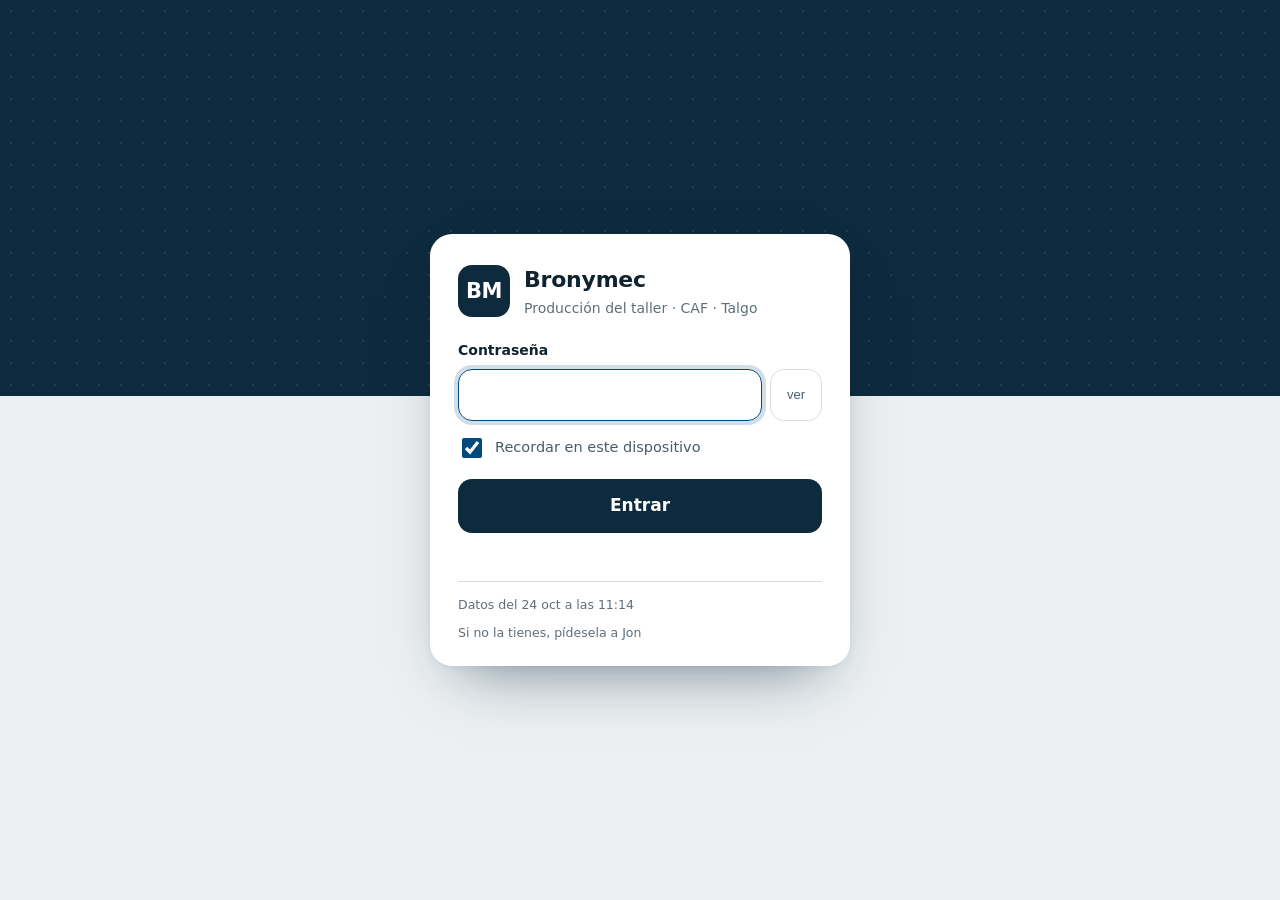
==== index.html @ 19418240 "Datos del taller 24/10/2026 13:15" ====
<!doctype html>
<html lang="es"><head><meta charset="utf-8">
<meta http-equiv="Content-Security-Policy" content="default-src 'none'; script-src 'sha256-/zILtNGgPdAi24I7v/GzBVR21flBf/lFL1OrI87gpIs=' 'sha256-B3k8ERbvMYZJ+320GcavTInAHZAbACVQfUheTPtneDI=' 'sha256-USQF1hVPHCuZI1xt04WMq9M3JCc3jwPJCRjy0s97SQw='; style-src 'self' 'unsafe-inline'; font-src 'self'; img-src 'self' data: blob:; connect-src 'self' https://api.github.com; frame-src 'self'; manifest-src 'self'; worker-src 'self'; base-uri 'none'; form-action 'none'; object-src 'none'">
<meta name="viewport" content="width=device-width,initial-scale=1,viewport-fit=cover">
<meta name="robots" content="noindex,nofollow">
<meta name="theme-color" content="#0E2A3D">
<link rel="manifest" href="manifest.webmanifest">
<link rel="icon" href="icon-192.png"><link rel="apple-touch-icon" href="apple-touch-icon.png">
<meta name="mobile-web-app-capable" content="yes"><meta name="apple-mobile-web-app-capable" content="yes">
<meta name="apple-mobile-web-app-title" content="Bronymec">
<title>Bronymec</title>
<style>
:root{--bg:#ECF0F2;--card:#fff;--ink:#0F2230;--ink2:#4A5C69;--ink3:#5F6E79;--line:#D5DDE2;--brand:#014A7D;--brand2:#3C6E8D;--bad:#B4232C;color-scheme:light}
@media (prefers-color-scheme:dark){:root{--bg:#0A1117;--card:#121C24;--ink:#E7EEF3;--ink2:#A9B8C3;--ink3:#8597A4;--line:#26343F;--brand:#71B4E2;--brand2:#8AB2C9;--bad:#F06A72;color-scheme:dark}}
*{box-sizing:border-box}html,body{margin:0;height:100%}
body{font:16px/1.45 system-ui,-apple-system,"Segoe UI",Roboto,sans-serif;background:var(--bg);color:var(--ink);display:grid;place-items:center;padding:24px 16px}
.hero{position:fixed;inset:0 0 auto 0;height:44vh;background:#0E2A3D;background-image:radial-gradient(rgba(255,255,255,.09) 1px,transparent 1.2px);background-size:22px 22px;z-index:-1}
.card{width:min(420px,100%);background:var(--card);border-radius:22px;box-shadow:0 30px 60px -30px rgba(0,30,50,.55),0 2px 8px rgba(0,0,0,.06);padding:30px 28px 24px}
.top{display:flex;gap:14px;align-items:center;margin-bottom:22px}
.mk{width:52px;height:52px;border-radius:14px;background:#0E2A3D;color:#fff;font-weight:800;font-size:21px;display:grid;place-items:center;letter-spacing:-.02em;flex:none}
h1{margin:0;font-size:22px;letter-spacing:-.01em}
.sub{margin:2px 0 0;color:var(--ink3);font-size:14px}
label{display:block;font-weight:600;font-size:14px;margin:0 0 8px}
.f{display:flex;gap:8px}
input[type=password],input[type=text]{flex:1;min-width:0;height:52px;border-radius:14px;border:1.5px solid var(--line);background:transparent;color:var(--ink);font:inherit;font-size:17px;padding:0 14px;outline:none}
input:focus{border-color:var(--brand);box-shadow:0 0 0 4px color-mix(in srgb,var(--brand) 18%,transparent)}
.eye{width:52px;border-radius:14px;border:1.5px solid var(--line);background:transparent;color:var(--ink2);font-size:13px;cursor:pointer}
.rem{display:flex;gap:10px;align-items:center;margin:14px 0 18px;color:var(--ink2);font-size:14.5px;font-weight:500}
.rem input{width:20px;height:20px;accent-color:#014A7D}
.go{width:100%;height:54px;border:0;border-radius:14px;background:#0E2A3D;color:#fff;font:inherit;font-weight:700;font-size:17px;cursor:pointer}
.go:disabled{opacity:.6;cursor:wait}
.err{color:var(--bad);font-size:14px;min-height:20px;margin:10px 0 0}
.foot{margin-top:18px;padding-top:14px;border-top:1px solid var(--line);color:var(--ink3);font-size:12.5px;display:flex;justify-content:space-between;gap:10px;flex-wrap:wrap}
.inst{display:none;margin-top:14px;width:100%;height:46px;border-radius:14px;border:1.5px solid var(--brand);background:transparent;color:var(--brand);font:inherit;font-weight:700;cursor:pointer}
.load{display:none;text-align:center;color:#fff}
.load .sp{width:46px;height:46px;border-radius:50%;border:4px solid rgba(255,255,255,.25);border-top-color:#fff;margin:0 auto 16px;animation:r 1s linear infinite}
@keyframes r{to{transform:rotate(360deg)}}
body.cargando .card{display:none}body.cargando .load{display:block}body.cargando .hero{height:100vh}
</style></head>
<body>
<div class="hero"></div>
<div class="load"><div class="sp"></div><div id="lmsg">Abriendo…</div></div>
<form class="card" id="f" autocomplete="on">
  <div class="top"><div class="mk">BM</div><div><h1>Bronymec</h1><p class="sub">Producción del taller · CAF · Talgo</p></div></div>
  <input type="text" name="username" value="taller" autocomplete="username" hidden>
  <label for="pw">Contraseña</label>
  <div class="f"><input id="pw" type="password" autocomplete="current-password" required autofocus><button class="eye" type="button" id="eye" aria-label="Ver contraseña">ver</button></div>
  <label class="rem"><input type="checkbox" id="rem" checked> Recordar en este dispositivo</label>
  <button class="go" id="go">Entrar</button>
  <p class="err" id="err" role="alert"></p>
  <button class="inst" type="button" id="inst">Instalar como app</button>
  <div class="foot"><span id="ver">Datos: comprobando…</span><span>Si no la tienes, pídesela a Jon</span></div>
</form>
<script>
(async function(){
  const $ = id => document.getElementById(id);
  const u8 = b => Uint8Array.from(atob(b), c => c.charCodeAt(0));
  const b64 = a => btoa(String.fromCharCode.apply(null, new Uint8Array(a)));
  const ls = { get(k){ try { return localStorage.getItem(k); } catch(_) { return null; } }, set(k,v){ try { localStorage.setItem(k,v); } catch(_){} }, del(k){ try { localStorage.removeItem(k); } catch(_){} } };
  if ('serviceWorker' in navigator) navigator.serviceWorker.register('sw.js').catch(() => {});
  if (/[?&]salir\b/.test(location.search)){ ['tl.k','tl.salt','taller.sync.cfg','taller.sync.mt','taller.plan.v1'].forEach(k => ls.del(k)); try { sessionStorage.clear(); } catch(_){} history.replaceState(null, '', location.pathname); }
  let pedido = null;
  addEventListener('beforeinstallprompt', e => { e.preventDefault(); pedido = e; window.__bip = e; $('inst').style.display = 'block'; });
  $('inst').onclick = () => { if (pedido){ pedido.prompt(); pedido = null; $('inst').style.display = 'none'; } };
  $('eye').onclick = () => { const p = $('pw'); p.type = p.type === 'password' ? 'text' : 'password'; $('eye').textContent = p.type === 'password' ? 'ver' : 'ocultar'; };

  let D;
  try { const r = await fetch('data.enc', {cache: 'no-cache'}); D = await r.json(); }
  catch(e){ $('err').textContent = 'No se ha podido descargar la app. Revisa la conexión y vuelve a intentarlo.'; return; }
  const t = new Date(D.ts);
  $('ver').textContent = 'Datos del ' + t.toLocaleDateString('es-ES', {day:'numeric', month:'short'}) + ' a las ' + t.toLocaleTimeString('es-ES', {hour:'2-digit', minute:'2-digit'});

  async function abrir(key){
    const raw = await crypto.subtle.decrypt({name: 'AES-GCM', iv: u8(D.iv)}, key, u8(D.ct));
    document.body.classList.add('cargando');
    const txt = await new Response(new Blob([raw]).stream().pipeThrough(new DecompressionStream('gzip'))).text();
    document.open(); document.write(txt); document.close();
  }
  const guardada = ls.get('tl.k');
  if (guardada && ls.get('tl.salt') === D.salt){
    document.body.classList.add('cargando');
    try { try { sessionStorage.setItem('tl.ks', guardada); } catch(_){} const k = await crypto.subtle.importKey('raw', u8(guardada), 'AES-GCM', false, ['decrypt']); await abrir(k); return; }
    catch(e){ ls.del('tl.k'); document.body.classList.remove('cargando'); $('err').textContent = 'La contraseña ha cambiado: vuelve a escribirla.'; }
  }
  $('f').onsubmit = async ev => {
    ev.preventDefault(); $('err').textContent = ''; $('go').disabled = true; $('go').textContent = 'Comprobando…';
    try {
      const base = await crypto.subtle.importKey('raw', new TextEncoder().encode($('pw').value), 'PBKDF2', false, ['deriveBits']);
      const bits = await crypto.subtle.deriveBits({name: 'PBKDF2', hash: 'SHA-256', salt: u8(D.salt), iterations: D.iter}, base, 256);
      const k = await crypto.subtle.importKey('raw', bits, 'AES-GCM', false, ['decrypt']);
      await crypto.subtle.decrypt({name: 'AES-GCM', iv: u8(D.iv)}, k, u8(D.ct));
      if ($('rem').checked){ ls.set('tl.k', b64(bits)); ls.set('tl.salt', D.salt); }
      try { sessionStorage.setItem('tl.ks', b64(bits)); } catch(_){}
      await abrir(k);
    } catch(e){
      $('go').disabled = false; $('go').textContent = 'Entrar';
      $('err').textContent = 'Contraseña incorrecta.'; $('pw').select();
    }
  };
})();
</script>
</body></html>
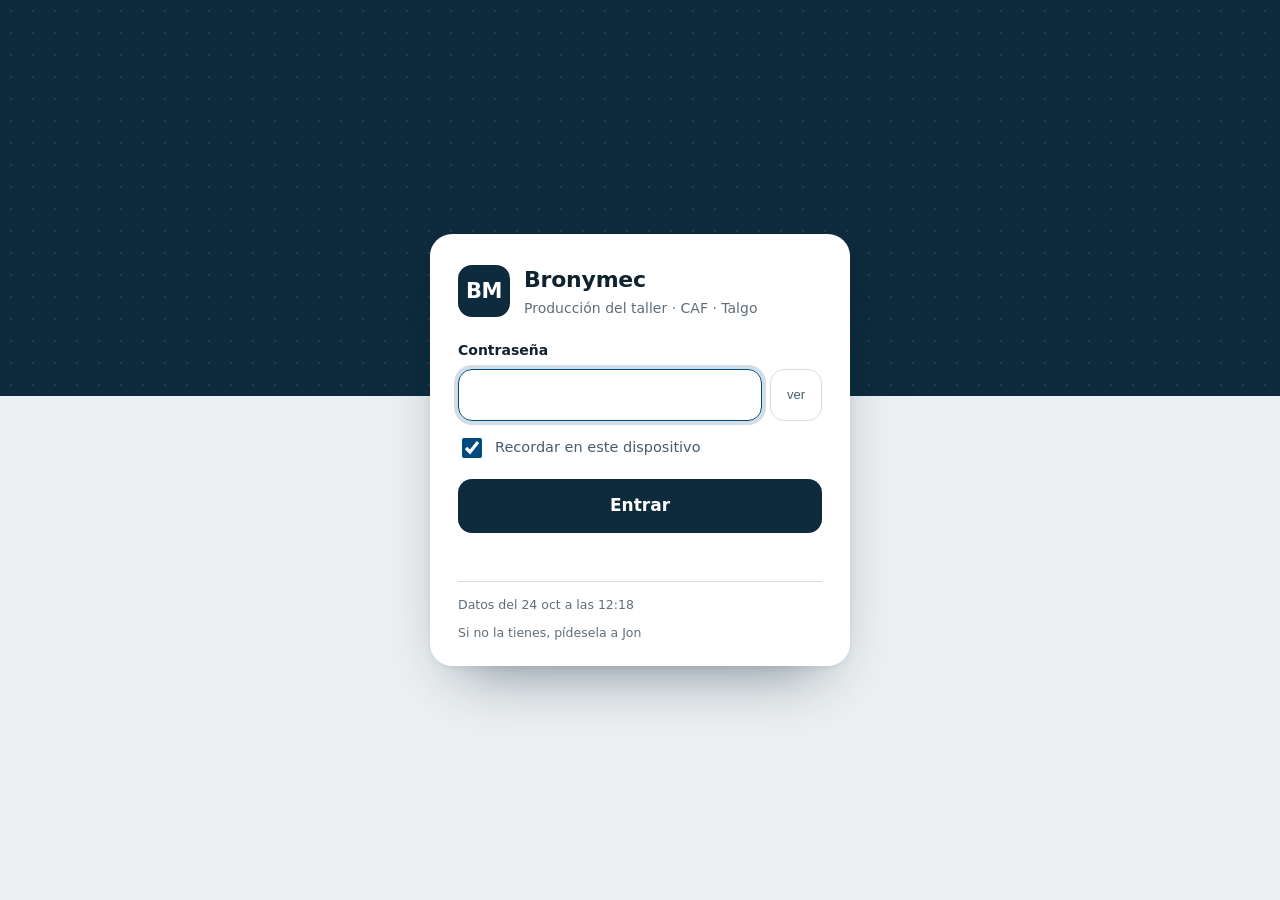
==== commit d8312f16: "Datos del taller 24/10/2026 14:18" ====
--- a/index.html
+++ b/index.html
@@ -1,6 +1,6 @@
 <!doctype html>
 <html lang="es"><head><meta charset="utf-8">
-<meta http-equiv="Content-Security-Policy" content="default-src 'none'; script-src 'sha256-/zILtNGgPdAi24I7v/GzBVR21flBf/lFL1OrI87gpIs=' 'sha256-B3k8ERbvMYZJ+320GcavTInAHZAbACVQfUheTPtneDI=' 'sha256-USQF1hVPHCuZI1xt04WMq9M3JCc3jwPJCRjy0s97SQw='; style-src 'self' 'unsafe-inline'; font-src 'self'; img-src 'self' data: blob:; connect-src 'self' https://api.github.com; frame-src 'self'; manifest-src 'self'; worker-src 'self'; base-uri 'none'; form-action 'none'; object-src 'none'">
+<meta http-equiv="Content-Security-Policy" content="default-src 'none'; script-src 'sha256-/zILtNGgPdAi24I7v/GzBVR21flBf/lFL1OrI87gpIs=' 'sha256-B3k8ERbvMYZJ+320GcavTInAHZAbACVQfUheTPtneDI=' 'sha256-v5omaWov0Pq6VqKvUoKq9f322m3ZnRXiadpNcw0JnWc='; style-src 'self' 'unsafe-inline'; font-src 'self'; img-src 'self' data: blob:; connect-src 'self' https://api.github.com; frame-src 'self'; manifest-src 'self'; worker-src 'self'; base-uri 'none'; form-action 'none'; object-src 'none'">
 <meta name="viewport" content="width=device-width,initial-scale=1,viewport-fit=cover">
 <meta name="robots" content="noindex,nofollow">
 <meta name="theme-color" content="#0E2A3D">
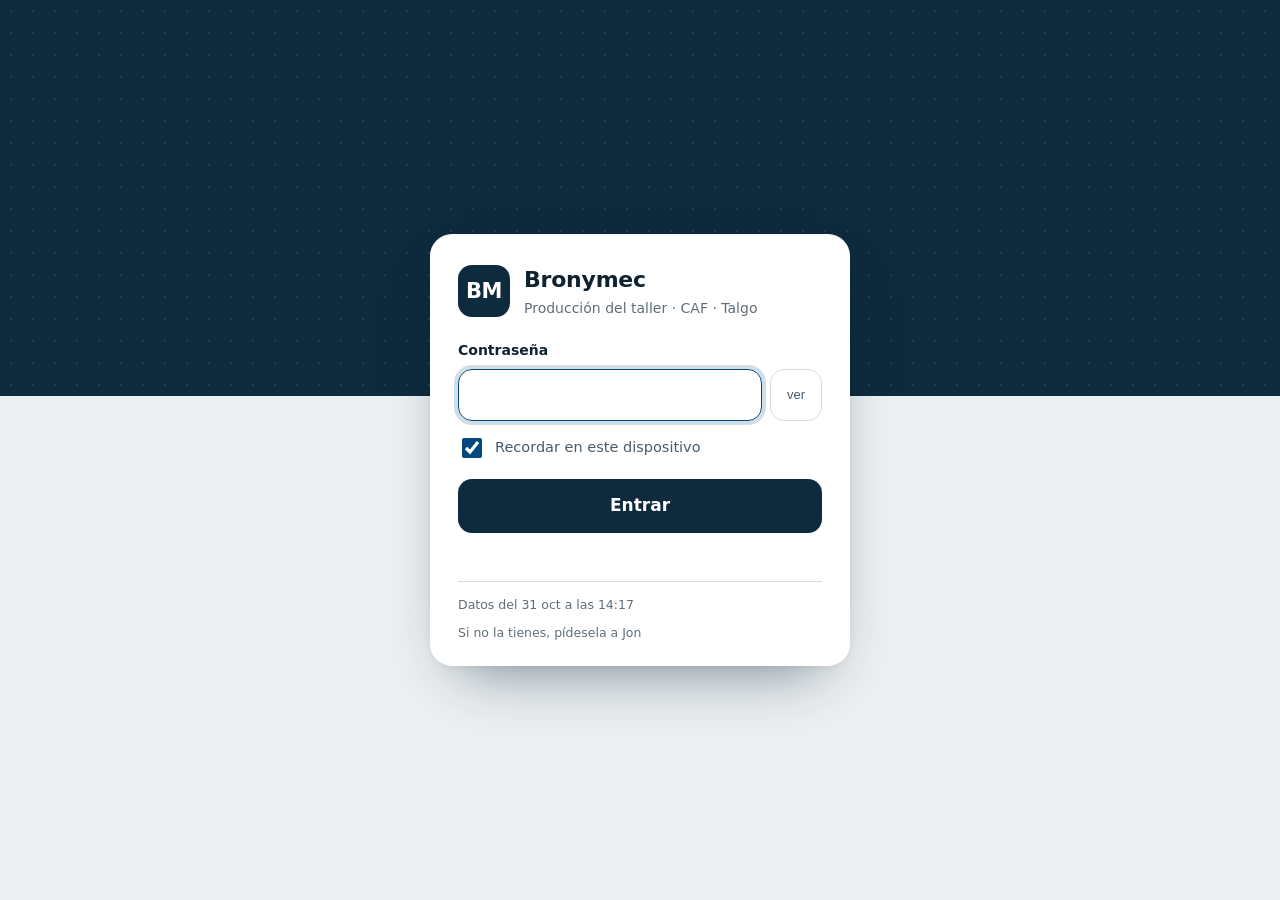
==== commit 22a3f66a: "Web del taller 31/10/2026 15:17" ====
--- a/index.html
+++ b/index.html
@@ -1,6 +1,6 @@
 <!doctype html>
 <html lang="es"><head><meta charset="utf-8">
-<meta http-equiv="Content-Security-Policy" content="default-src 'none'; script-src 'sha256-/zILtNGgPdAi24I7v/GzBVR21flBf/lFL1OrI87gpIs=' 'sha256-B3k8ERbvMYZJ+320GcavTInAHZAbACVQfUheTPtneDI=' 'sha256-v5omaWov0Pq6VqKvUoKq9f322m3ZnRXiadpNcw0JnWc='; style-src 'self' 'unsafe-inline'; font-src 'self'; img-src 'self' data: blob:; connect-src 'self' https://api.github.com; frame-src 'self'; manifest-src 'self'; worker-src 'self'; base-uri 'none'; form-action 'none'; object-src 'none'">
+<meta http-equiv="Content-Security-Policy" content="default-src 'none'; script-src 'sha256-/zILtNGgPdAi24I7v/GzBVR21flBf/lFL1OrI87gpIs=' 'sha256-Aq4FFtdPDRd1Y4Ldk6RFdfAz3nDXrk1wgVd1HeHlZqM=' 'sha256-cKKHwBp+ooYB8dVxDMWMl0lkH0hVhBmUmBLoDUHx+kU='; style-src 'self' 'unsafe-inline'; font-src 'self'; img-src 'self' data: blob:; connect-src 'self' https://api.github.com; frame-src 'self'; manifest-src 'self'; worker-src 'self'; base-uri 'none'; form-action 'none'; object-src 'none'">
 <meta name="viewport" content="width=device-width,initial-scale=1,viewport-fit=cover">
 <meta name="robots" content="noindex,nofollow">
 <meta name="theme-color" content="#0E2A3D">
@@ -44,7 +44,7 @@
   <div class="top"><div class="mk">BM</div><div><h1>Bronymec</h1><p class="sub">Producción del taller · CAF · Talgo</p></div></div>
   <input type="text" name="username" value="taller" autocomplete="username" hidden>
   <label for="pw">Contraseña</label>
-  <div class="f"><input id="pw" type="password" autocomplete="current-password" required autofocus><button class="eye" type="button" id="eye" aria-label="Ver contraseña">ver</button></div>
+  <div class="f"><input id="pw" type="password" autocomplete="current-password" autocapitalize="off" autocorrect="off" spellcheck="false" required autofocus><button class="eye" type="button" id="eye" aria-label="Ver contraseña">ver</button></div>
   <label class="rem"><input type="checkbox" id="rem" checked> Recordar en este dispositivo</label>
   <button class="go" id="go">Entrar</button>
   <p class="err" id="err" role="alert"></p>
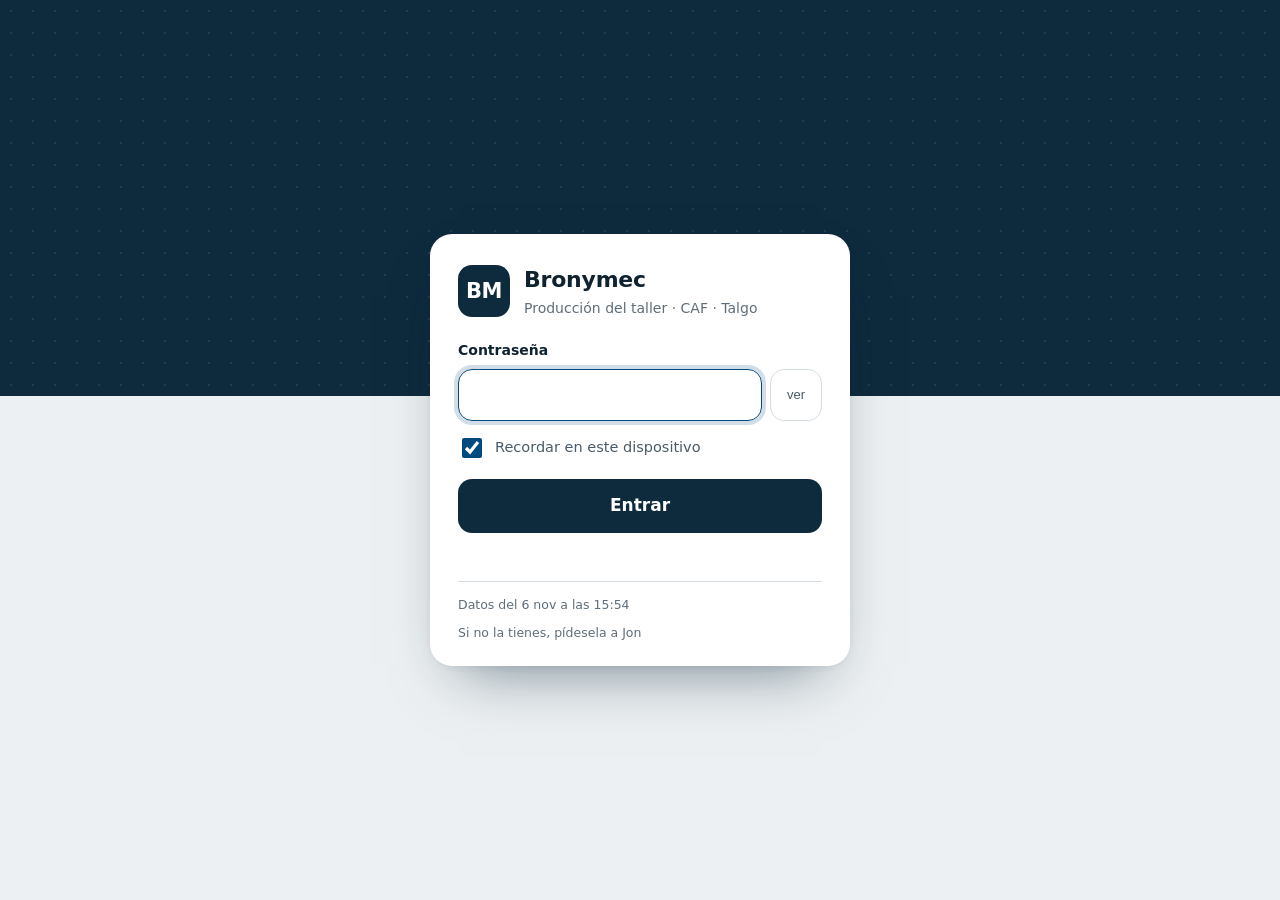
==== commit 157ce028: "Web del taller 06/11/2026 16:54" ====
--- a/index.html
+++ b/index.html
@@ -1,6 +1,6 @@
 <!doctype html>
 <html lang="es"><head><meta charset="utf-8">
-<meta http-equiv="Content-Security-Policy" content="default-src 'none'; script-src 'sha256-/zILtNGgPdAi24I7v/GzBVR21flBf/lFL1OrI87gpIs=' 'sha256-Aq4FFtdPDRd1Y4Ldk6RFdfAz3nDXrk1wgVd1HeHlZqM=' 'sha256-cKKHwBp+ooYB8dVxDMWMl0lkH0hVhBmUmBLoDUHx+kU='; style-src 'self' 'unsafe-inline'; font-src 'self'; img-src 'self' data: blob:; connect-src 'self' https://api.github.com; frame-src 'self'; manifest-src 'self'; worker-src 'self'; base-uri 'none'; form-action 'none'; object-src 'none'">
+<meta http-equiv="Content-Security-Policy" content="default-src 'none'; script-src 'sha256-/zILtNGgPdAi24I7v/GzBVR21flBf/lFL1OrI87gpIs=' 'sha256-VO3mbemDCL1tFG5c8CxUfRmgJ4+dJKC9j0ut552V+yE=' 'sha256-cKKHwBp+ooYB8dVxDMWMl0lkH0hVhBmUmBLoDUHx+kU='; style-src 'self' 'unsafe-inline'; font-src 'self'; img-src 'self' data: blob:; connect-src 'self' https://api.github.com; frame-src 'self'; manifest-src 'self'; worker-src 'self'; base-uri 'none'; form-action 'none'; object-src 'none'">
 <meta name="viewport" content="width=device-width,initial-scale=1,viewport-fit=cover">
 <meta name="robots" content="noindex,nofollow">
 <meta name="theme-color" content="#0E2A3D">
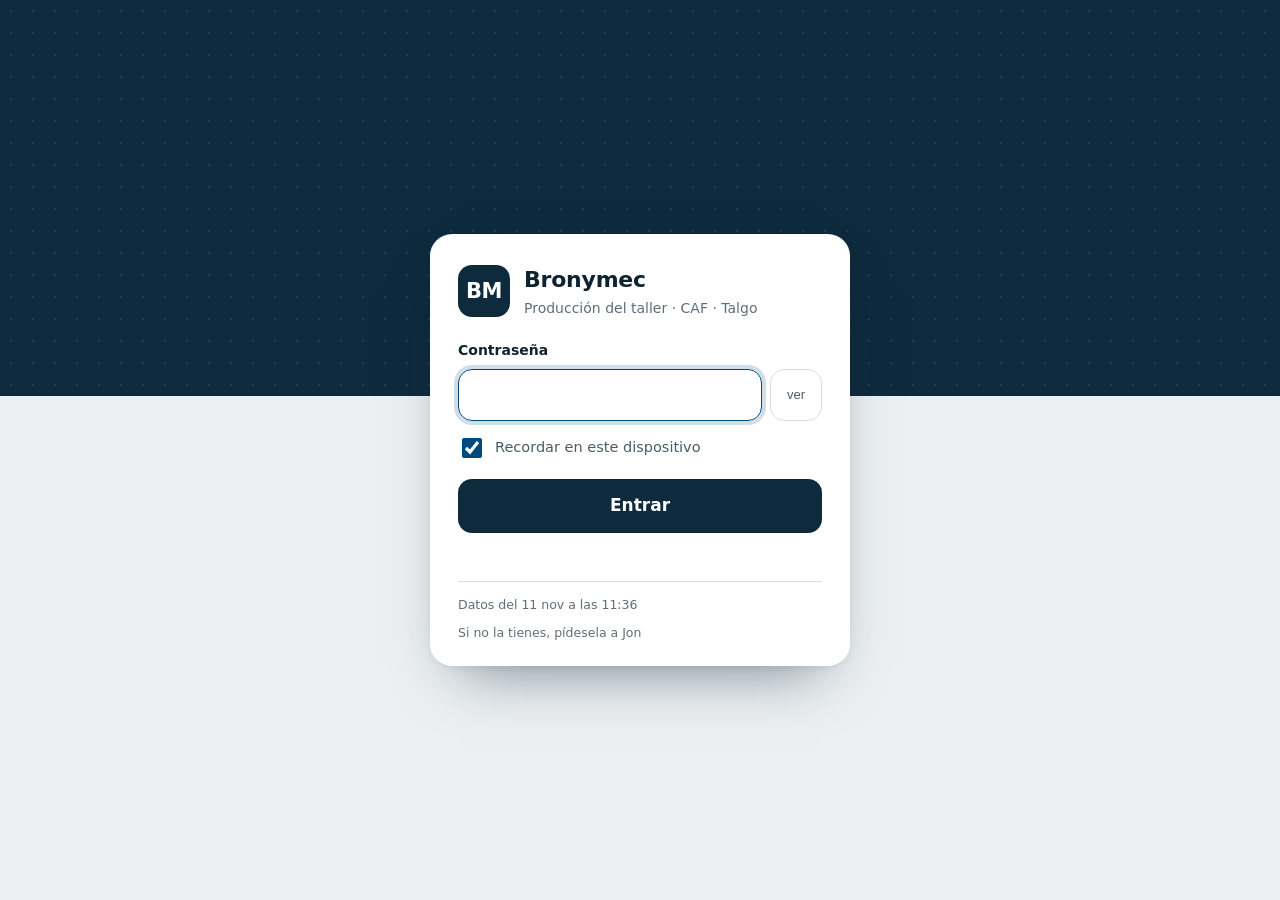
==== commit a01bc176: "Web del taller 11/11/2026 12:36" ====
--- a/index.html
+++ b/index.html
@@ -1,6 +1,6 @@
 <!doctype html>
 <html lang="es"><head><meta charset="utf-8">
-<meta http-equiv="Content-Security-Policy" content="default-src 'none'; script-src 'sha256-/zILtNGgPdAi24I7v/GzBVR21flBf/lFL1OrI87gpIs=' 'sha256-VO3mbemDCL1tFG5c8CxUfRmgJ4+dJKC9j0ut552V+yE=' 'sha256-cKKHwBp+ooYB8dVxDMWMl0lkH0hVhBmUmBLoDUHx+kU='; style-src 'self' 'unsafe-inline'; font-src 'self'; img-src 'self' data: blob:; connect-src 'self' https://api.github.com; frame-src 'self'; manifest-src 'self'; worker-src 'self'; base-uri 'none'; form-action 'none'; object-src 'none'">
+<meta http-equiv="Content-Security-Policy" content="default-src 'none'; script-src 'sha256-/zILtNGgPdAi24I7v/GzBVR21flBf/lFL1OrI87gpIs=' 'sha256-5yNDKxxtQuAcC4gK9xhzlD0PfY2Mj9vDWaPxoOhFne0=' 'sha256-cKKHwBp+ooYB8dVxDMWMl0lkH0hVhBmUmBLoDUHx+kU='; style-src 'self' 'unsafe-inline'; font-src 'self'; img-src 'self' data: blob:; connect-src 'self' https://api.github.com; frame-src 'self'; manifest-src 'self'; worker-src 'self'; base-uri 'none'; form-action 'none'; object-src 'none'">
 <meta name="viewport" content="width=device-width,initial-scale=1,viewport-fit=cover">
 <meta name="robots" content="noindex,nofollow">
 <meta name="theme-color" content="#0E2A3D">
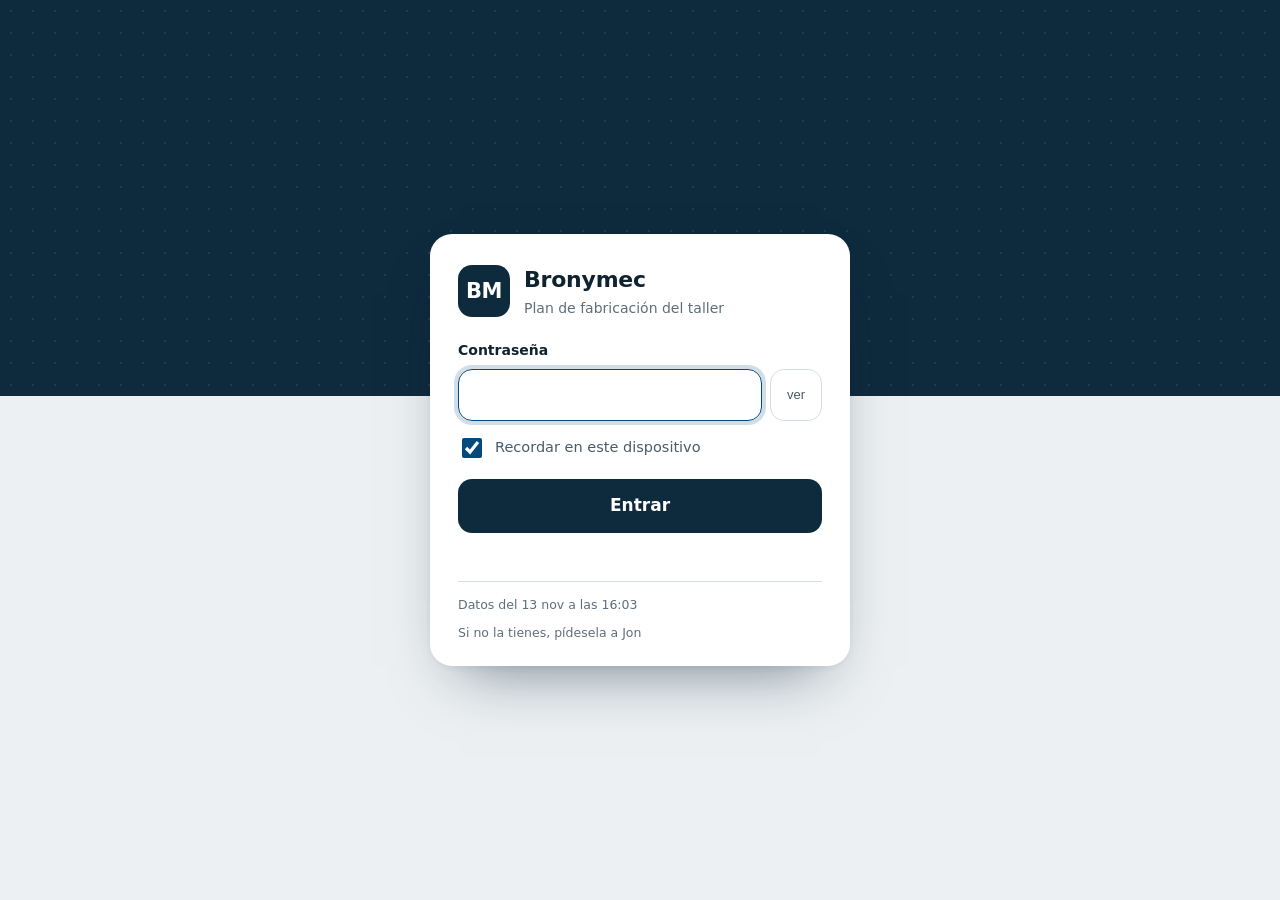
==== commit 4a2dc751: "Web del taller 13/11/2026 17:03" ====
--- a/index.html
+++ b/index.html
@@ -1,6 +1,6 @@
 <!doctype html>
 <html lang="es"><head><meta charset="utf-8">
-<meta http-equiv="Content-Security-Policy" content="default-src 'none'; script-src 'sha256-/zILtNGgPdAi24I7v/GzBVR21flBf/lFL1OrI87gpIs=' 'sha256-5yNDKxxtQuAcC4gK9xhzlD0PfY2Mj9vDWaPxoOhFne0=' 'sha256-cKKHwBp+ooYB8dVxDMWMl0lkH0hVhBmUmBLoDUHx+kU='; style-src 'self' 'unsafe-inline'; font-src 'self'; img-src 'self' data: blob:; connect-src 'self' https://api.github.com; frame-src 'self'; manifest-src 'self'; worker-src 'self'; base-uri 'none'; form-action 'none'; object-src 'none'">
+<meta http-equiv="Content-Security-Policy" content="default-src 'none'; script-src 'sha256-/zILtNGgPdAi24I7v/GzBVR21flBf/lFL1OrI87gpIs=' 'sha256-43/7skRkSPZRBpyQgMrGVYJtnQrkhzbJ1oDW36IX3qU=' 'sha256-DLafS/kWyvyNuJB/z0lZxpycS29dfwz/zNc+JZVrZoY='; style-src 'self' 'unsafe-inline'; font-src 'self'; img-src 'self' data: blob:; connect-src 'self' https://api.github.com; frame-src 'self'; manifest-src 'self'; worker-src 'self'; base-uri 'none'; form-action 'none'; object-src 'none'">
 <meta name="viewport" content="width=device-width,initial-scale=1,viewport-fit=cover">
 <meta name="robots" content="noindex,nofollow">
 <meta name="theme-color" content="#0E2A3D">
@@ -41,7 +41,7 @@
 <div class="hero"></div>
 <div class="load"><div class="sp"></div><div id="lmsg">Abriendo…</div></div>
 <form class="card" id="f" autocomplete="on">
-  <div class="top"><div class="mk">BM</div><div><h1>Bronymec</h1><p class="sub">Producción del taller · CAF · Talgo</p></div></div>
+  <div class="top"><div class="mk">BM</div><div><h1>Bronymec</h1><p class="sub">Plan de fabricación del taller</p></div></div>
   <input type="text" name="username" value="taller" autocomplete="username" hidden>
   <label for="pw">Contraseña</label>
   <div class="f"><input id="pw" type="password" autocomplete="current-password" autocapitalize="off" autocorrect="off" spellcheck="false" required autofocus><button class="eye" type="button" id="eye" aria-label="Ver contraseña">ver</button></div>
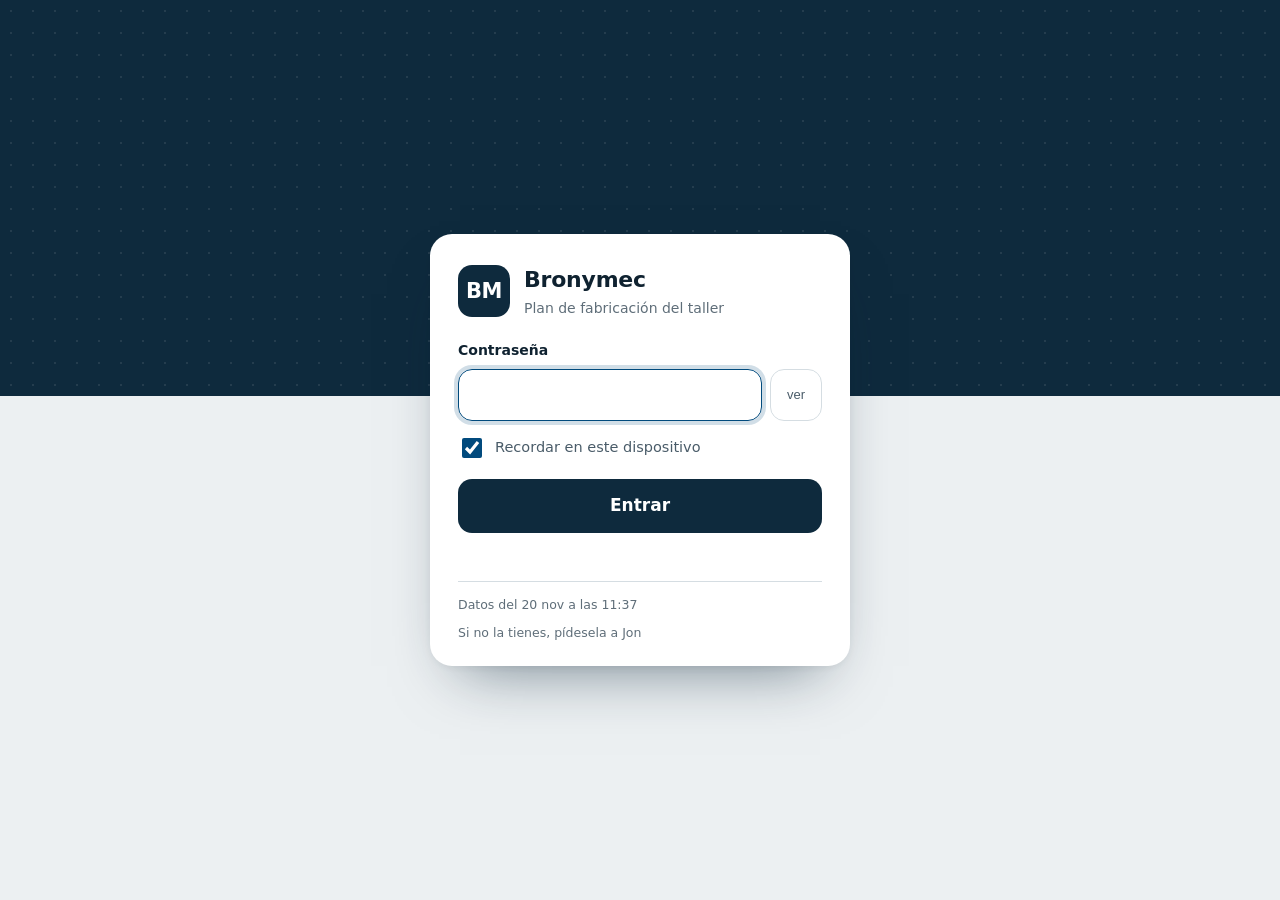
==== commit 19402fbf: "Web del taller 20/11/2026 12:37" ====
--- a/index.html
+++ b/index.html
@@ -1,6 +1,6 @@
 <!doctype html>
 <html lang="es"><head><meta charset="utf-8">
-<meta http-equiv="Content-Security-Policy" content="default-src 'none'; script-src 'sha256-/zILtNGgPdAi24I7v/GzBVR21flBf/lFL1OrI87gpIs=' 'sha256-43/7skRkSPZRBpyQgMrGVYJtnQrkhzbJ1oDW36IX3qU=' 'sha256-DLafS/kWyvyNuJB/z0lZxpycS29dfwz/zNc+JZVrZoY='; style-src 'self' 'unsafe-inline'; font-src 'self'; img-src 'self' data: blob:; connect-src 'self' https://api.github.com; frame-src 'self'; manifest-src 'self'; worker-src 'self'; base-uri 'none'; form-action 'none'; object-src 'none'">
+<meta http-equiv="Content-Security-Policy" content="default-src 'none'; script-src 'sha256-/zILtNGgPdAi24I7v/GzBVR21flBf/lFL1OrI87gpIs=' 'sha256-2tSxXLjoCrgXSpY/0saapzr2jvBQt2YDOhN6k5ZeOR8=' 'sha256-3Rw9+y3YyQD68vRS+zrR96R6FhhNr8wDltFTzD8HG6M=' 'sha256-KCNPL/zh0XcCnrApaCASIUGBrQiBP33VzFDLsbHwuKs=' 'sha256-lBVlIgZq0VOitzuvAz7i9rCMjkIhC0nMocvKRxxTQ2k='; style-src 'self' 'unsafe-inline'; font-src 'self'; img-src 'self' data: blob:; connect-src 'self' https://api.github.com; frame-src 'self'; manifest-src 'self'; worker-src 'self'; base-uri 'none'; form-action 'none'; object-src 'none'">
 <meta name="viewport" content="width=device-width,initial-scale=1,viewport-fit=cover">
 <meta name="robots" content="noindex,nofollow">
 <meta name="theme-color" content="#0E2A3D">
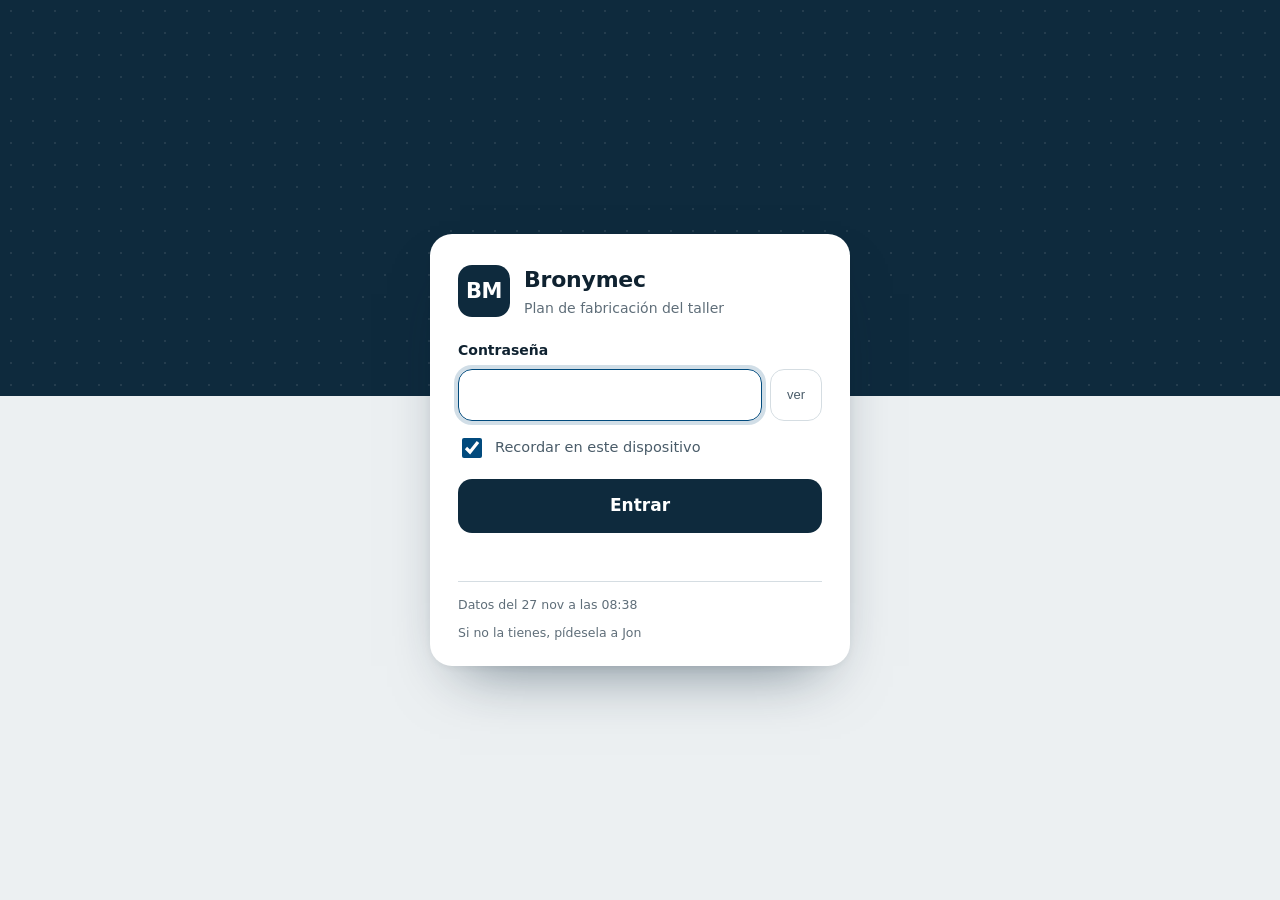
==== commit b93c20c2: "Web del taller 27/11/2026 09:38" ====
--- a/index.html
+++ b/index.html
@@ -1,6 +1,6 @@
 <!doctype html>
 <html lang="es"><head><meta charset="utf-8">
-<meta http-equiv="Content-Security-Policy" content="default-src 'none'; script-src 'sha256-/zILtNGgPdAi24I7v/GzBVR21flBf/lFL1OrI87gpIs=' 'sha256-2tSxXLjoCrgXSpY/0saapzr2jvBQt2YDOhN6k5ZeOR8=' 'sha256-3Rw9+y3YyQD68vRS+zrR96R6FhhNr8wDltFTzD8HG6M=' 'sha256-KCNPL/zh0XcCnrApaCASIUGBrQiBP33VzFDLsbHwuKs=' 'sha256-lBVlIgZq0VOitzuvAz7i9rCMjkIhC0nMocvKRxxTQ2k='; style-src 'self' 'unsafe-inline'; font-src 'self'; img-src 'self' data: blob:; connect-src 'self' https://api.github.com; frame-src 'self'; manifest-src 'self'; worker-src 'self'; base-uri 'none'; form-action 'none'; object-src 'none'">
+<meta http-equiv="Content-Security-Policy" content="default-src 'none'; script-src 'sha256-/zILtNGgPdAi24I7v/GzBVR21flBf/lFL1OrI87gpIs=' 'sha256-3Rw9+y3YyQD68vRS+zrR96R6FhhNr8wDltFTzD8HG6M=' 'sha256-KCNPL/zh0XcCnrApaCASIUGBrQiBP33VzFDLsbHwuKs=' 'sha256-L2cw5FqIH/xSk1ONX/wC5pn+53GetHYMDj5YjJ38em4=' 'sha256-OosmxfR5gJSIIyCrz6x4On53oTXgrNPAcJdxTxWXdug='; style-src 'self' 'unsafe-inline'; font-src 'self'; img-src 'self' data: blob:; connect-src 'self' https://api.github.com; frame-src 'self'; manifest-src 'self'; worker-src 'self'; base-uri 'none'; form-action 'none'; object-src 'none'">
 <meta name="viewport" content="width=device-width,initial-scale=1,viewport-fit=cover">
 <meta name="robots" content="noindex,nofollow">
 <meta name="theme-color" content="#0E2A3D">
